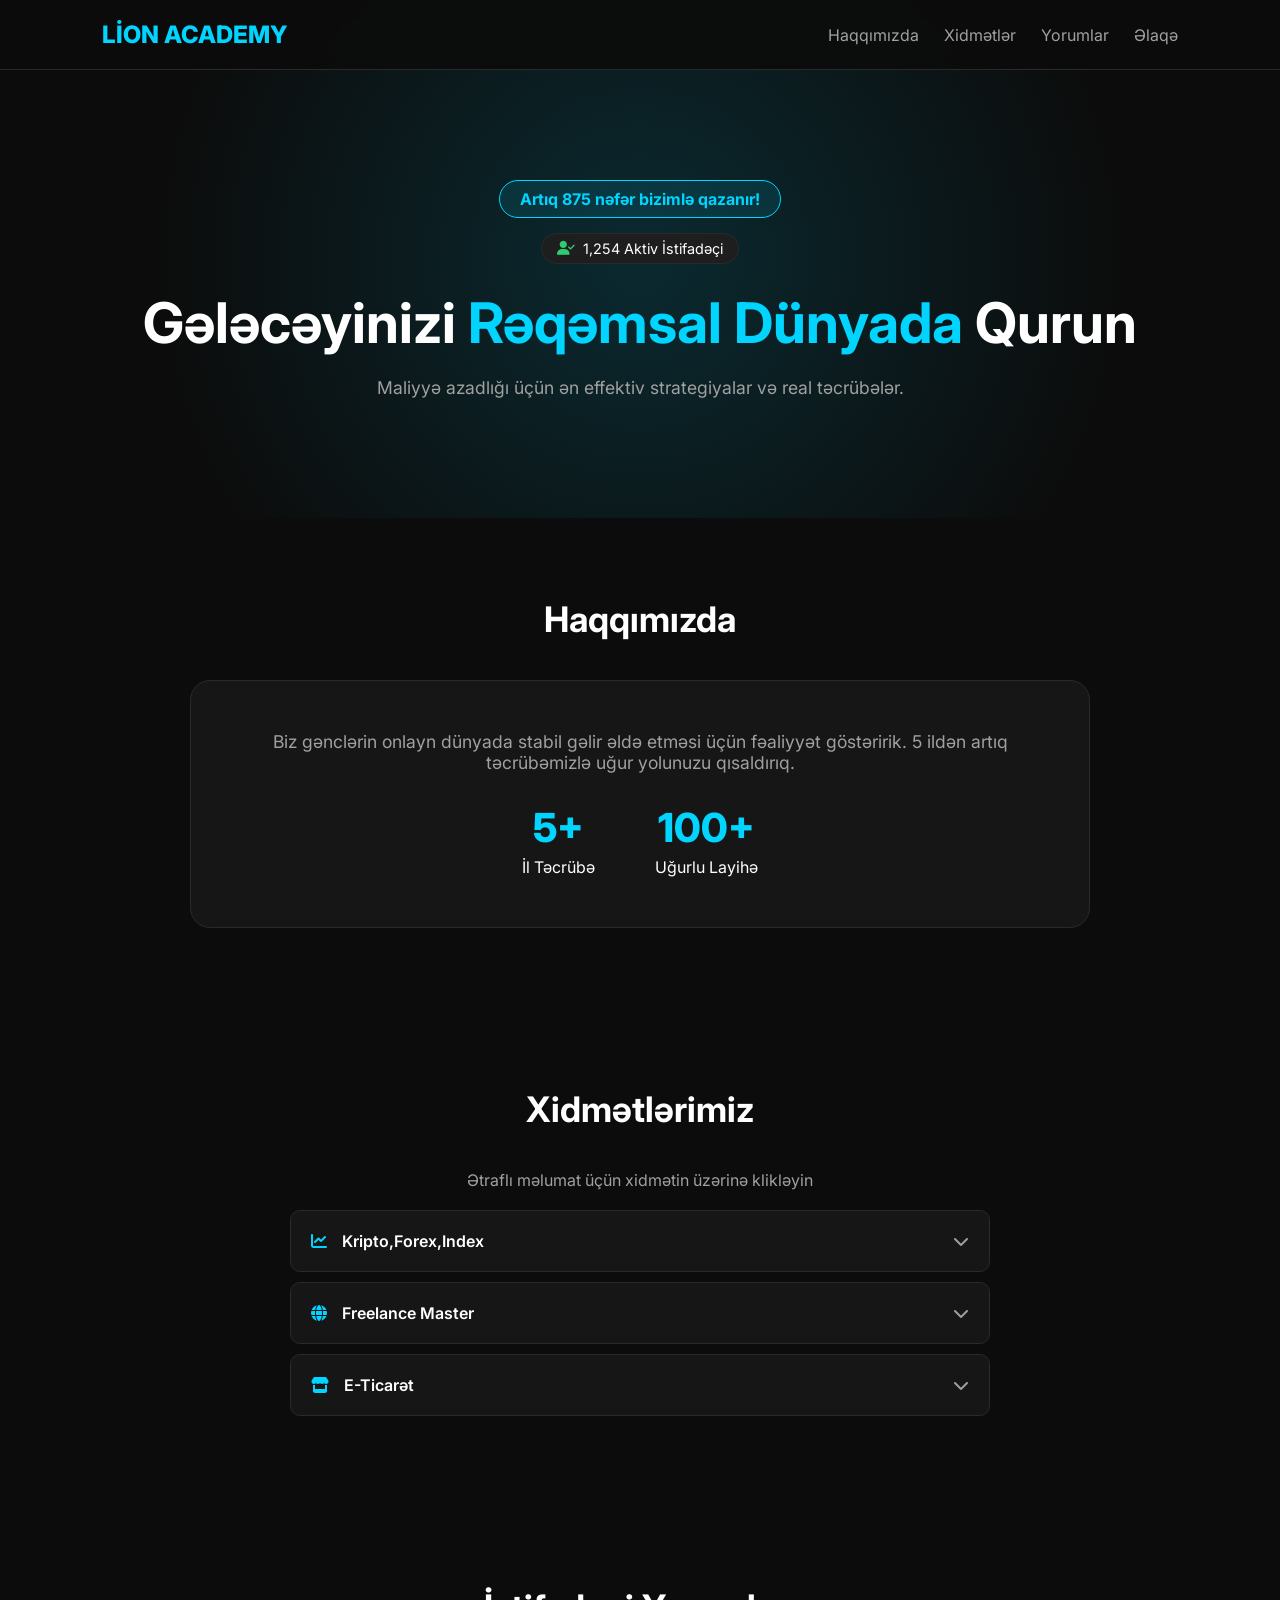
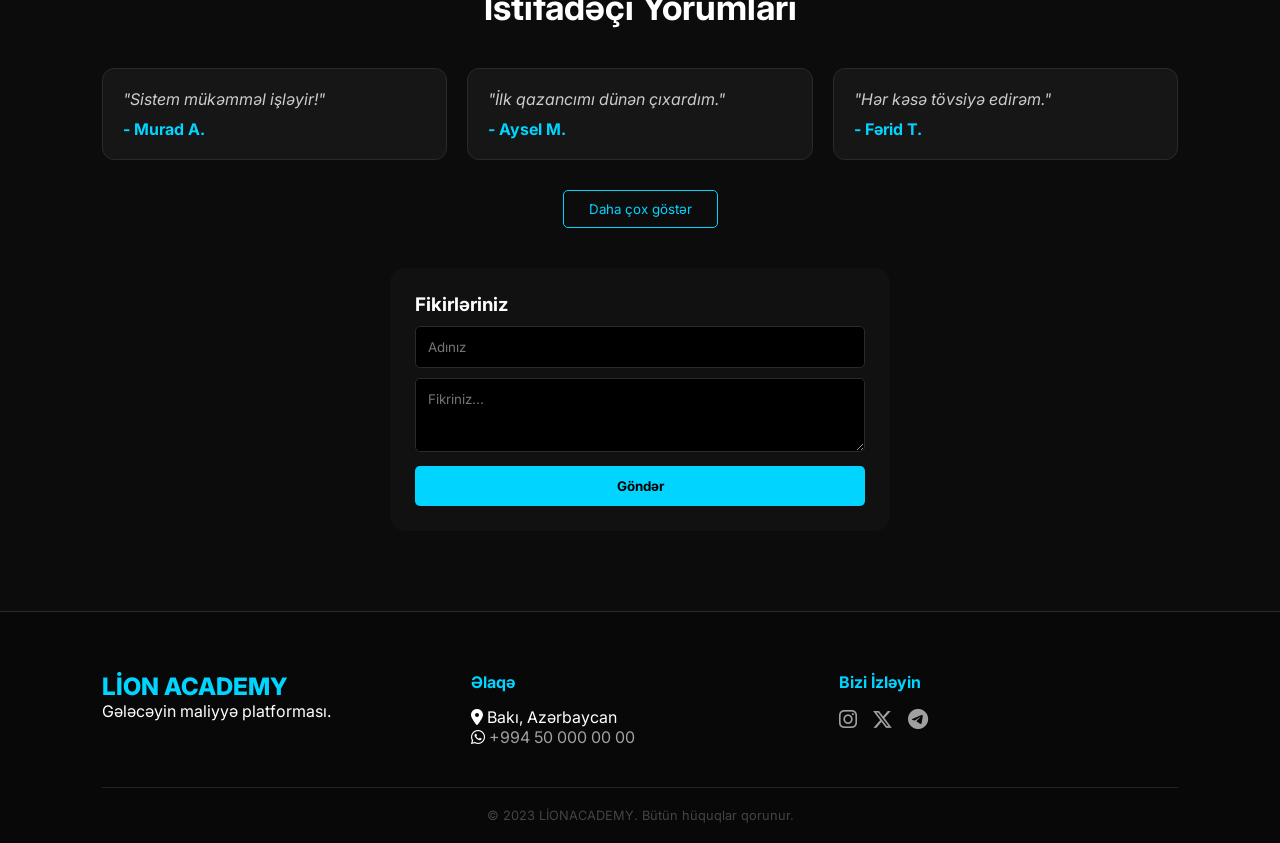
==== index.html @ 3b258397 "Add files via upload" ====
<!doctype html>
<html lang="az">
  <head>
    <meta charset="UTF-8" />
    <meta name="viewport" content="width=device-width, initial-scale=1.0" />
    <title>LİONACADEMY.COM</title>
    <link
      href="https://fonts.googleapis.com/css2?family=Inter:wght@400;600;700;800&display=swap"
      rel="stylesheet"
    />
    <link
      rel="stylesheet"
      href="https://cdnjs.cloudflare.com/ajax/libs/font-awesome/6.4.0/css/all.min.css"
    />
    <link rel="stylesheet" href="style.css" />
  </head>
  <body>
    <nav class="navbar">
    <div class="logo">LİON ACADEMY</div>
    <div class="menu-toggle" id="mobile-menu">
        <i class="fas fa-bars"></i>
    </div>
    <ul class="nav-links">
        <li><a href="#about">Haqqımızda</a></li>
        <li><a href="#services">Xidmətlər</a></li>
        <li><a href="#testimonials">Yorumlar</a></li>
        <li><a href="#contact">Əlaqə</a></li>
    </ul>
</nav>

    <header class="hero">
      <div class="user-badge-main">
        Artıq <span id="counter">875</span> nəfər bizimlə qazanır!
      </div>
      <div class="active-users-pill">
        <i class="fas fa-user-check"></i>
        <span>1,254 Aktiv İstifadəçi</span>
      </div>
      <h1>Gələcəyinizi <span>Rəqəmsal Dünyada</span> Qurun</h1>
      <p>Maliyyə azadlığı üçün ən effektiv strategiyalar və real təcrübələr.</p>
    </header>

    <section id="about" class="section">
      <h2 class="section-title">Haqqımızda</h2>
      <div class="about-box">
        <p>
          Biz gənclərin onlayn dünyada stabil gəlir əldə etməsi üçün fəaliyyət
          göstəririk. 5 ildən artıq təcrübəmizlə uğur yolunuzu qısaldırıq.
        </p>
        <div class="about-stats">
          <div class="stat">
            <h3>5+</h3>
            <p>İl Təcrübə</p>
          </div>
          <div class="stat">
            <h3>100+</h3>
            <p>Uğurlu Layihə</p>
          </div>
        </div>
      </div>
    </section>

    <section id="services" class="section">
      <h2 class="section-title">Xidmətlərimiz</h2>
      <p
        class="hint"
        style="text-align: center; color: var(--dim); margin-bottom: 20px"
      >
        Ətraflı məlumat üçün xidmətin üzərinə klikləyin
      </p>
      <div class="accordion-container">
        <div class="acc-item">
          <div class="acc-header">
            <i class="fas fa-chart-line"></i>
            <span>Kripto,Forex,Index</span>
            <i class="fas fa-chevron-down arrow"></i>
          </div>
          <div class="acc-content">
            <p>
              "Qlobal maliyyə bazarlarında uğur qazanmaq təsadüf deyil, düzgün
              analizin nəticəsidir. Biz sizə Kriptovalyuta (Bitcoin və
              Altcoinlər), Forex (Valyuta cütlükləri) və Fond İndekslərində (S&P
              500, Nasdaq) ticarət etməyin fundamentallarını öyrədirik.
              Dərslərimizə texniki analiz, trendlərin izlənilməsi,
              indikatorlarla iş və ən əsası - Psixoloji İdarəetmə daxildir.
              Riskli zonalardan qaçaraq, stabil qazanc hədəfləyən strategiyaları
              bizimlə kəşf edin."
            </p>
          </div>
        </div>
        <div class="acc-item">
          <div class="acc-header">
            <i class="fas fa-globe"></i>
            <span>Freelance Master</span>
            <i class="fas fa-chevron-down arrow"></i>
          </div>
          <div class="acc-content">
            <p>
              "Məkan və vaxt məhdudiyyəti olmadan çalışmaq istəyənlər üçün
              nəzərdə tutulub. Upwork, Fiverr və Freelancer kimi dünyanın ən
              böyük platformalarında rəqabətədavamlı profilin qurulması, xarici
              müştərilərlə peşəkar kommunikasiya və işin düzgün
              qiymətləndirilməsi yollarını öyrədirik. Dizayn, proqramlaşdırma,
              data-entry və ya yazı bacarıqlarınızı qlobal bazarda yüksək
              qiymətə satmağınız üçün sizə mentorluq edirik."
            </p>
          </div>
        </div>
        <div class="acc-item">
          <div class="acc-header">
            <i class="fas fa-store"></i>
            <span>E-Ticarət</span>
            <i class="fas fa-chevron-down arrow"></i>
          </div>
          <div class="acc-content">
            <p>
              "Onlayn satış dünyasına peşəkar giriş edin. Dropshipping
              modellərindən tutmuş, şəxsi brendin yaradılmasına (Private Label)
              qədər bütün mərhələləri əhatə edirik. Shopify mağazasının
              qurulması, qalib məhsulların (winning products) tapılması,
              Facebook və Instagram reklamları ilə hədəf kütləyə çatış və
              logistikanın idarə olunması üzrə tam bələdçi təqdim edirik.
              Sərhədləri aşaraq bütün dünyaya satış etməyə başlayın."
            </p>
          </div>
        </div>
      </div>
    </section>

    <section id="testimonials" class="section dark-bg">
      <h2 class="section-title">İstifadəçi Yorumları</h2>
      <div class="grid" id="testimonialGrid"></div>
      <div class="center">
        <button id="nextBtn" class="secondary-btn">Daha çox göstər</button>
      </div>
      <div class="comment-form-container">
        <h3>Fikirləriniz</h3>
        <form id="commentForm">
          <input type="text" id="userName" placeholder="Adınız" required />
          <textarea
            id="userComment"
            rows="3"
            placeholder="Fikriniz..."
            required
          ></textarea>
          <button type="submit" class="submit-btn">Göndər</button>
        </form>
      </div>
    </section>

    <footer class="footer" id="contact">
      <div class="footer-grid">
        <div class="footer-col">
          <h3 class="logo">LİON ACADEMY</h3>
          <p>Gələcəyin maliyyə platforması.</p>
        </div>
        <div class="footer-col">
          <h4>Əlaqə</h4>
          <p><i class="fas fa-map-marker-alt"></i> Bakı, Azərbaycan</p>
          <p>
            <i class="fab fa-whatsapp"></i>
            <a
              href="https://wa.me/994500000000"
              style="color: var(--dim); text-decoration: none"
              >+994 50 000 00 00</a
            >
          </p>
        </div>
        <div class="footer-col">
          <h4>Bizi İzləyin</h4>
          <div class="socials">
            <a href="#"><i class="fab fa-instagram"></i></a>
            <a href="#"><i class="fab fa-x-twitter"></i></a>
            <a href="#"><i class="fab fa-telegram"></i></a>
          </div>
        </div>
      </div>
      <div class="footer-bottom">
        © 2023 LİONACADEMY. Bütün hüquqlar qorunur.
      </div>
    </footer>

    <script src="script.js"></script>
  </body>
</html>
---- style.css ----
:root {
  --bg: #0c0c0c;
  --card: #161616;
  --blue: #00d4ff;
  --text: #ffffff;
  --dim: #a0a0a0;
  --border: #2a2a2a;
}

* {
  margin: 0;
  padding: 0;
  box-sizing: border-box;
  font-family: "Inter", sans-serif;
}
body {
  background: var(--bg);
  color: var(--text);
  scroll-behavior: smooth;
}

/* Navbar */
.navbar {
  display: flex;
  justify-content: space-between;
  align-items: center;
  padding: 20px 8%;
  background: rgba(12, 12, 12, 0.95);
  position: fixed;
  width: 100%;
  top: 0;
  z-index: 1000;
  border-bottom: 1px solid var(--border);
  backdrop-filter: blur(10px);
}
.logo {
  font-weight: 800;
  color: var(--blue);
  font-size: 1.5rem;
}
.nav-links {
  display: flex;
  list-style: none;
}
.nav-links li {
  margin-left: 25px;
}
.nav-links a {
  text-decoration: none;
  color: var(--dim);
  transition: 0.3s;
}
.nav-links a:hover {
  color: var(--blue);
}

/* HERO - İstədiyin Radial Gradiant Fon Bura Əlavə Edildi */
.hero {
  padding: 180px 8% 120px;
  text-align: center;
  background-image: radial-gradient(
    circle at center,
    rgba(0, 212, 255, 0.15) 0%,
    rgba(12, 12, 12, 1) 70%
  );
}

.user-badge-main {
  background: rgba(0, 212, 255, 0.1);
  color: var(--blue);
  padding: 8px 20px;
  border-radius: 50px;
  border: 1px solid var(--blue);
  display: inline-block;
  margin-bottom: 15px;
  font-weight: bold;
}
.active-users-pill {
  display: flex;
  align-items: center;
  justify-content: center;
  gap: 8px;
  background: #1e1e1e;
  padding: 6px 15px;
  border-radius: 50px;
  width: fit-content;
  margin: 0 auto 25px;
  border: 1px solid var(--border);
  font-size: 0.9rem;
}
.active-users-pill i {
  color: #2ecc71;
}
h1 {
  font-size: 3.5rem;
  margin-bottom: 20px;
}
h1 span {
  color: var(--blue);
}
.hero p {
  color: var(--dim);
  max-width: 600px;
  margin: 0 auto;
  font-size: 1.1rem;
}

/* Accordion */
.accordion-container {
  max-width: 700px;
  margin: 0 auto;
}
.acc-item {
  background: var(--card);
  border: 1px solid var(--border);
  border-radius: 10px;
  margin-bottom: 10px;
  overflow: hidden;
}
.acc-header {
  padding: 20px;
  display: flex;
  align-items: center;
  cursor: pointer;
}
.acc-header i:first-child {
  color: var(--blue);
  margin-right: 15px;
}
.acc-header span {
  flex: 1;
  font-weight: 600;
}
.arrow {
  transition: 0.3s;
  color: var(--dim);
}
.acc-content {
  max-height: 0;
  padding: 0 20px;
  overflow: hidden;
  transition: 0.3s ease-out;
  color: var(--dim);
}
.acc-item.active .acc-content {
  max-height: 150px;
  padding: 15px 20px 20px 50px;
}
.acc-item.active .arrow {
  transform: rotate(180deg);
  color: var(--blue);
}

/* Testimonials & Grid */
.section {
  padding: 80px 8%;
}
.section-title {
  text-align: center;
  margin-bottom: 40px;
  font-size: 2.2rem;
}
    
.grid {
  display: grid;
  grid-template-columns: repeat(auto-fit, minmax(280px, 1fr));
  gap: 20px;
  margin-bottom: 30px;
}
.card {
  background: var(--card);
  padding: 20px;
  border-radius: 12px;
  border: 1px solid var(--border);
}
.center {
  text-align: center;
  margin-bottom: 40px;
}
.secondary-btn {
  background: transparent;
  color: var(--blue);
  border: 1px solid var(--blue);
  padding: 10px 25px;
  border-radius: 5px;
  cursor: pointer;
}
.comment-form-container h3 {
    margin-bottom: 10px;
}

/* Footer */
.footer {
  background: #080808;
  padding: 60px 8% 20px;
  border-top: 1px solid var(--border);
}
.footer-grid {
  display: grid;
  grid-template-columns: repeat(auto-fit, minmax(200px, 1fr));
  gap: 30px;
}
.footer-col h4 {
  margin-bottom: 15px;
  color: var(--blue);
}
.socials {
  display: flex;
  gap: 15px;
  margin-top: 15px;
  font-size: 1.3rem;
}
.socials a {
  color: var(--dim);
}
.footer-bottom {
  text-align: center;
  margin-top: 40px;
  padding-top: 20px;
  border-top: 1px solid #222;
  font-size: 0.8rem;
  color: #444;
}

/* Form */
.comment-form-container {
  max-width: 500px;
  margin: 0 auto;
  background: #111;
  padding: 25px;
  border-radius: 15px;
}
input,
textarea {
  width: 100%;
  padding: 12px;
  margin-bottom: 10px;
  background: #000;
  border: 1px solid var(--border);
  color: #fff;
  border-radius: 5px;
}
.submit-btn {
  width: 100%;
  padding: 12px;
  background: var(--blue);
  border: none;
  font-weight: bold;
  cursor: pointer;
  border-radius: 5px;
}

/* Haqqımızda bölməsinin ümumi qutusu */
.about-box {
    background: var(--card);
    padding: 50px 40px;
    border-radius: 20px;
    text-align: center; /* Bütün daxili mətnləri ortalayır */
    border: 1px solid var(--border);
    max-width: 900px;
    margin: 0 auto; /* Bölməni səhifənin mərkəzinə gətirir */
}

.about-box p {
    margin-bottom: 30px;
    color: var(--dim);
    font-size: 1.1rem;
}

/* Statistika rəqəmlərini yan-yana gətirən hissə */
.about-stats {
    display: flex;
    justify-content: center; /* Elementləri mərkəzdə cəmləyir */
    align-items: center;
    gap: 60px; /* Rəqəmlər arasındakı məsafə */
    flex-wrap: wrap; /* Mobil versiyada alt-alta düşməsi üçün */
}

/* Hər bir statistika bloku (Məs: 5+ İl Təcrübə) */
.stat {
    display: flex;
    flex-direction: column; /* Rəqəm üstdə, söz altdə olsun */
    align-items: center;
}

.stat h3 {
    color: var(--blue);
    font-size: 2.5rem; /* Rəqəmi böyüdürük */
    font-weight: 800;
    margin-bottom: 5px;
}

.stat p {
    color: var(--text);
    font-size: 1rem;
    margin-bottom: 0; /* Artıq marginləri silirik */
}


/* ============================================================
   RESPONSİVLİK (MOBİL VƏ PLANŞET ÜÇÜN ƏLAVƏLƏR)
   ============================================================ */

@media (max-width: 992px) {
    .navbar {
        padding: 15px 5%;
    }
    h1 {
        font-size: 2.8rem;
    }
}

@media (max-width: 768px) {
    /* Navbar mobil görünüşü */
    .nav-links {
        display: none; /* Mobil menyu düyməsi yoxdursa, linkləri gizlətmək daha səliqəlidir */
    }
    
    /* Hero hissəsi */
    .hero {
        padding: 140px 5% 80px;
    }
    h1 {
        font-size: 2.2rem;
    }
    .hero p {
        font-size: 1rem;
    }

    /* Haqqımızda */
    .about-box {
        padding: 30px 20px;
    }
    .about-stats {
        gap: 30px;
    }
    .stat h3 {
        font-size: 2rem;
    }

    /* Xidmətlər (Accordion) */
    .acc-item.active .acc-content {
        padding: 15px 20px 20px 25px; /* Mobildə daxili boşluğu azaltdıq */
    }
    .acc-header span {
        font-size: 0.95rem;
    }

    /* Testimonials Grid */
    .grid {
        grid-template-columns: 1fr; /* Mobildə rəylər bir sütun olsun */
        gap: 15px;
    }

    /* Footer */
    .footer {
        padding: 40px 5% 20px;
    }
    .footer-grid {
        grid-template-columns: 1fr;
        text-align: center;
    }
    .socials {
        justify-content: center;
    }
}

@media (max-width: 480px) {
    h1 {
        font-size: 1.8rem;
    }
    .user-badge-main {
        font-size: 0.8rem;
        padding: 6px 15px;
    }
    .active-users-pill {
        font-size: 0.75rem;
    }
    .section-title {
        font-size: 1.6rem;
    }
    .comment-form-container {
        padding: 15px;
    }
}

/* Mobil Menyu Düyməsi Stil */
.menu-toggle {
    display: none;
    color: var(--blue);
    font-size: 1.8rem;
    cursor: pointer;
    z-index: 1001;
}

@media (max-width: 768px) {
    .menu-toggle {
        display: block; /* Sırf mobildə görünsün */
    }

    .nav-links {
        display: flex; /* Display block və ya none deyil, flex qalmalıdır */
        flex-direction: column;
        position: absolute;
        top: -400px; /* Başlanğıcda yuxarıda gizlədilir */
        left: 0;
        width: 100%;
        background: rgba(12, 12, 12, 0.98);
        border-bottom: 1px solid var(--border);
        padding: 20px 0;
        text-align: center;
        transition: 0.4s ease-in-out; /* Açılış effekti */
        z-index: 999;
    }

    /* Menyu aktiv olanda aşağı düşür */
    .nav-links.active {
        top: 70px; /* Navbarın hündürlüyünə uyğun aşağı düşür */
    }

    .nav-links li {
        margin: 15px 0;
        margin-left: 0; /* Kompüter versiyasındakı margin-i sıfırlayırıq */
    }
}
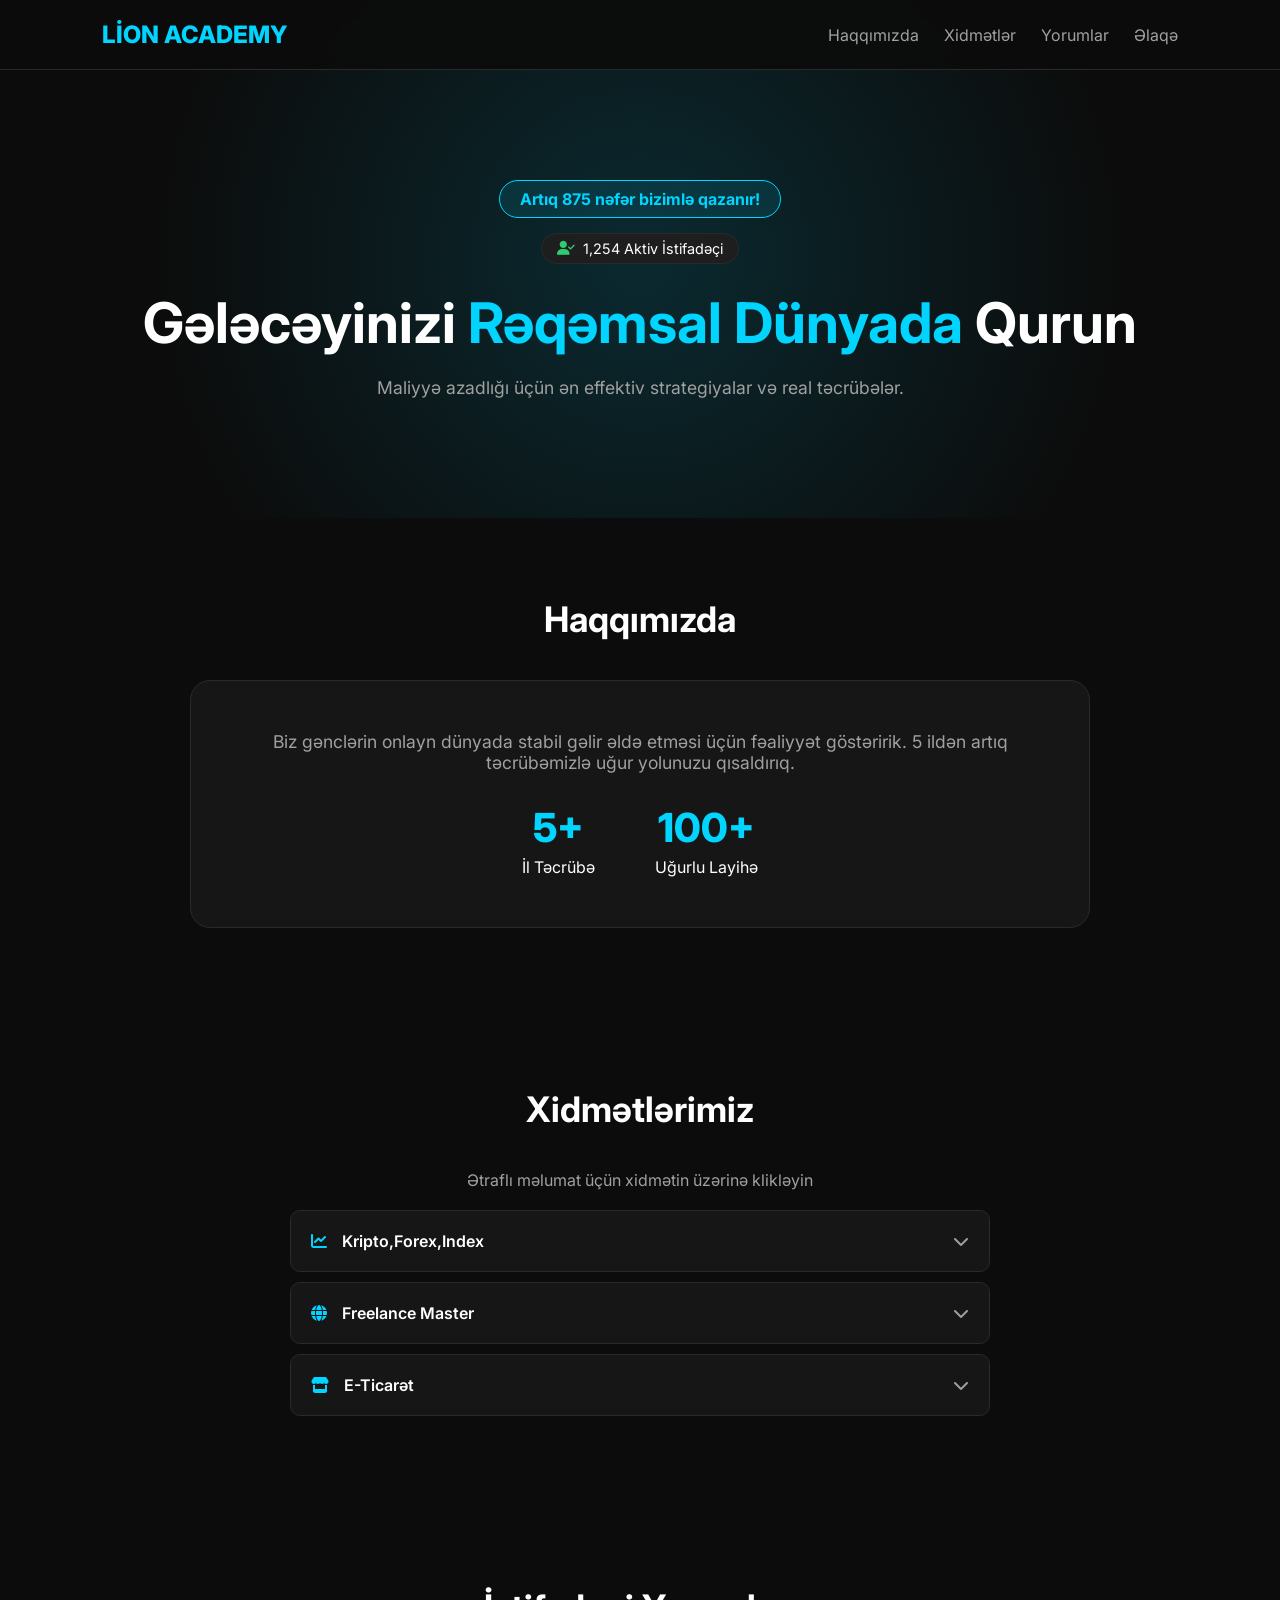
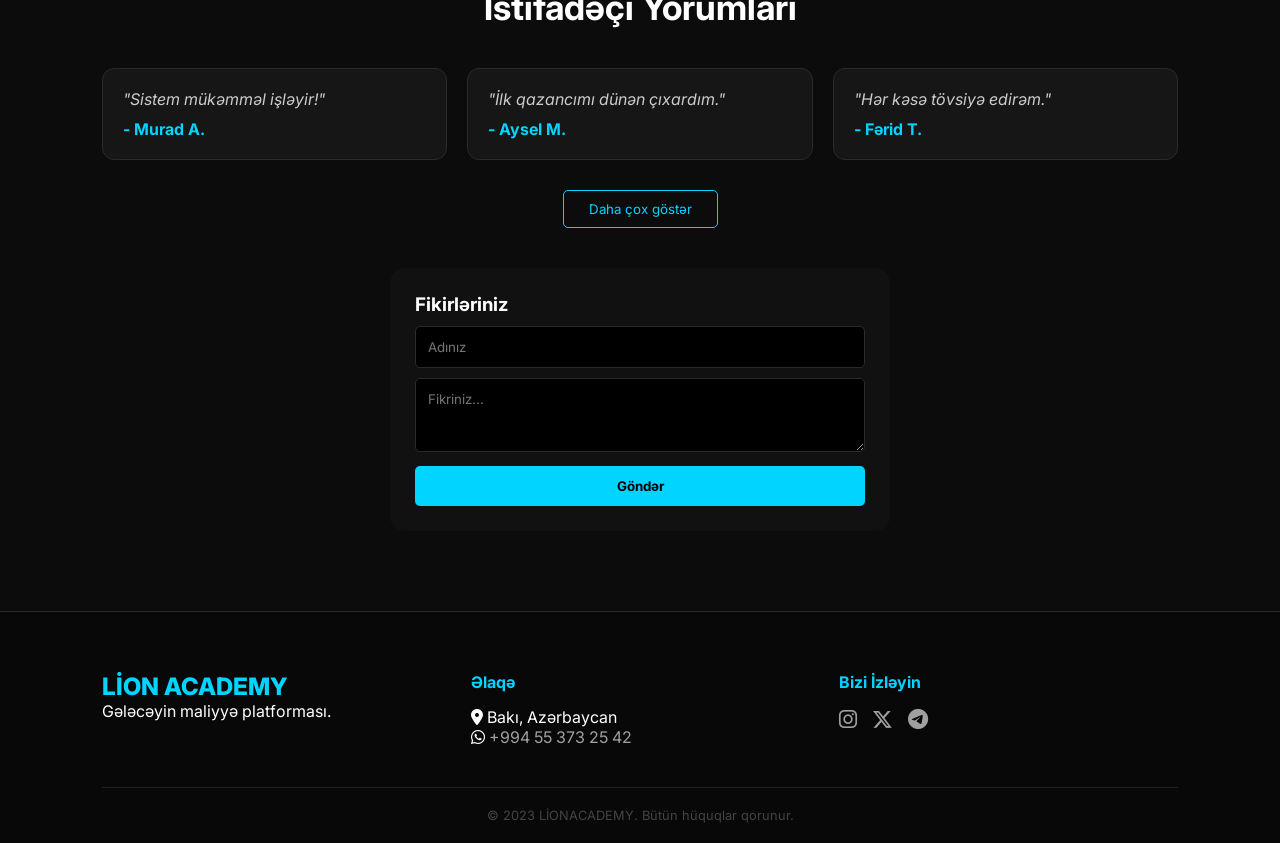
==== commit da361487: "Update index.html" ====
--- a/index.html
+++ b/index.html
@@ -160,16 +160,16 @@
           <p>
             <i class="fab fa-whatsapp"></i>
             <a
-              href="https://wa.me/994500000000"
+              href="https://wa.me/994553732542"
               style="color: var(--dim); text-decoration: none"
-              >+994 50 000 00 00</a
+              >+994 55 373 25 42</a
             >
           </p>
         </div>
         <div class="footer-col">
           <h4>Bizi İzləyin</h4>
           <div class="socials">
-            <a href="#"><i class="fab fa-instagram"></i></a>
+            <a href="https://www.instagram.com/thetradexpertt?igsh=M3ppcTM3NmcyYTl1"><i class="fab fa-instagram"></i></a>
             <a href="#"><i class="fab fa-x-twitter"></i></a>
             <a href="#"><i class="fab fa-telegram"></i></a>
           </div>
--- a/style.css
+++ b/style.css
@@ -137,14 +137,16 @@
 }
 .acc-content {
   max-height: 0;
-  padding: 0 20px;
-  overflow: hidden;
-  transition: 0.3s ease-out;
-  color: var(--dim);
+    padding: 0 20px;
+    overflow: hidden;
+    transition: 0.4s ease-out; /* Açılış daha rəvan olsun */
+    color: var(--dim);
+    font-size: 0.95rem;
+    line-height: 1.6; /* Mətnin oxunaqlılığını artırır */
 }
 .acc-item.active .acc-content {
-  max-height: 150px;
-  padding: 15px 20px 20px 50px;
+  max-height: 500px; /* 150px yerinə 500px qoyuruq ki, bütün mətn sığsın */
+    padding: 15px 20px 20px 50px;
 }
 .acc-item.active .arrow {
   transform: rotate(180deg);
@@ -423,3 +425,16 @@
         margin-left: 0; /* Kompüter versiyasındakı margin-i sıfırlayırıq */
     }
 }
+
+
+
+@media (max-width: 768px) {
+    .acc-item.active .acc-content {
+        max-height: 1000px; /* Mobildə sətirlər artdığı üçün limiti daha da böyüdürük */
+        padding: 15px 15px 20px 20px; /* Kənar boşluqları mobildə bir az azaldırıq */
+    }
+    
+    .acc-content p {
+        font-size: 0.9rem; /* Mobildə mətnin ölçüsünü bir az kiçildirik */
+    }
+}
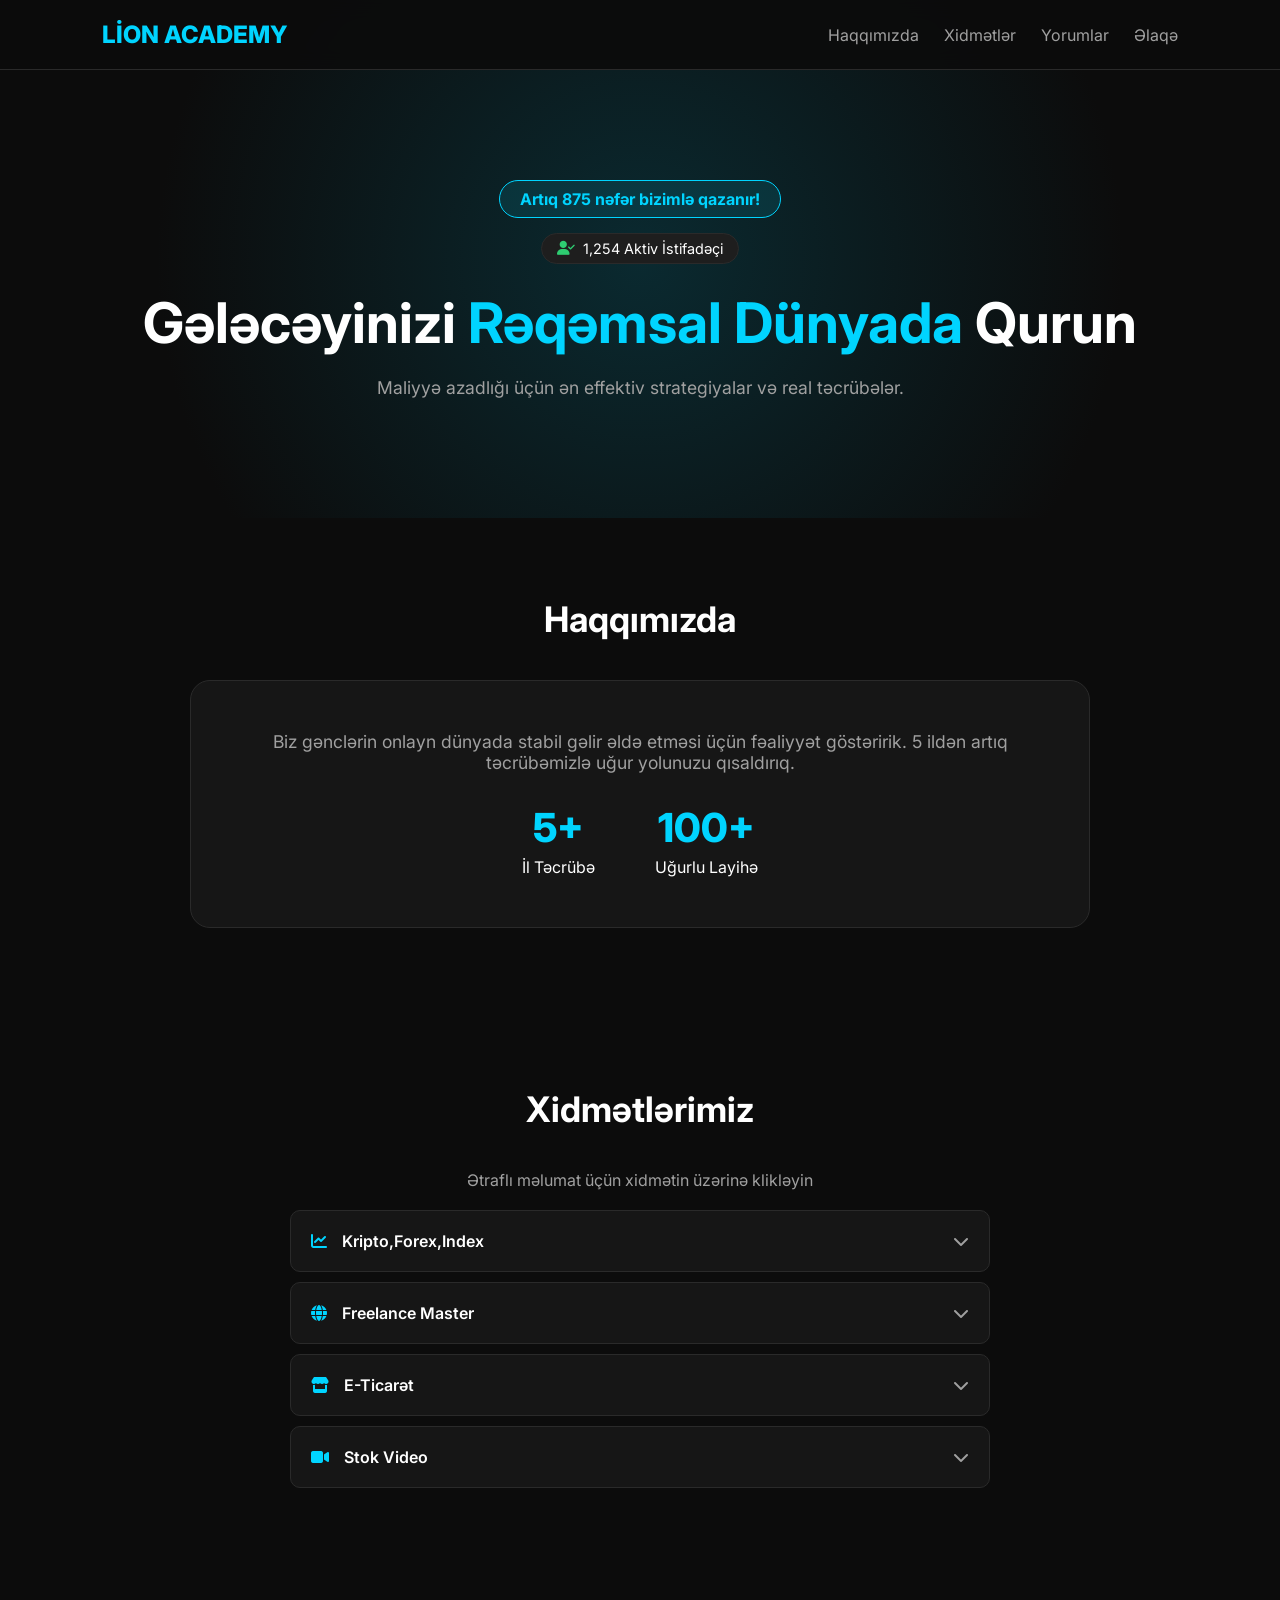
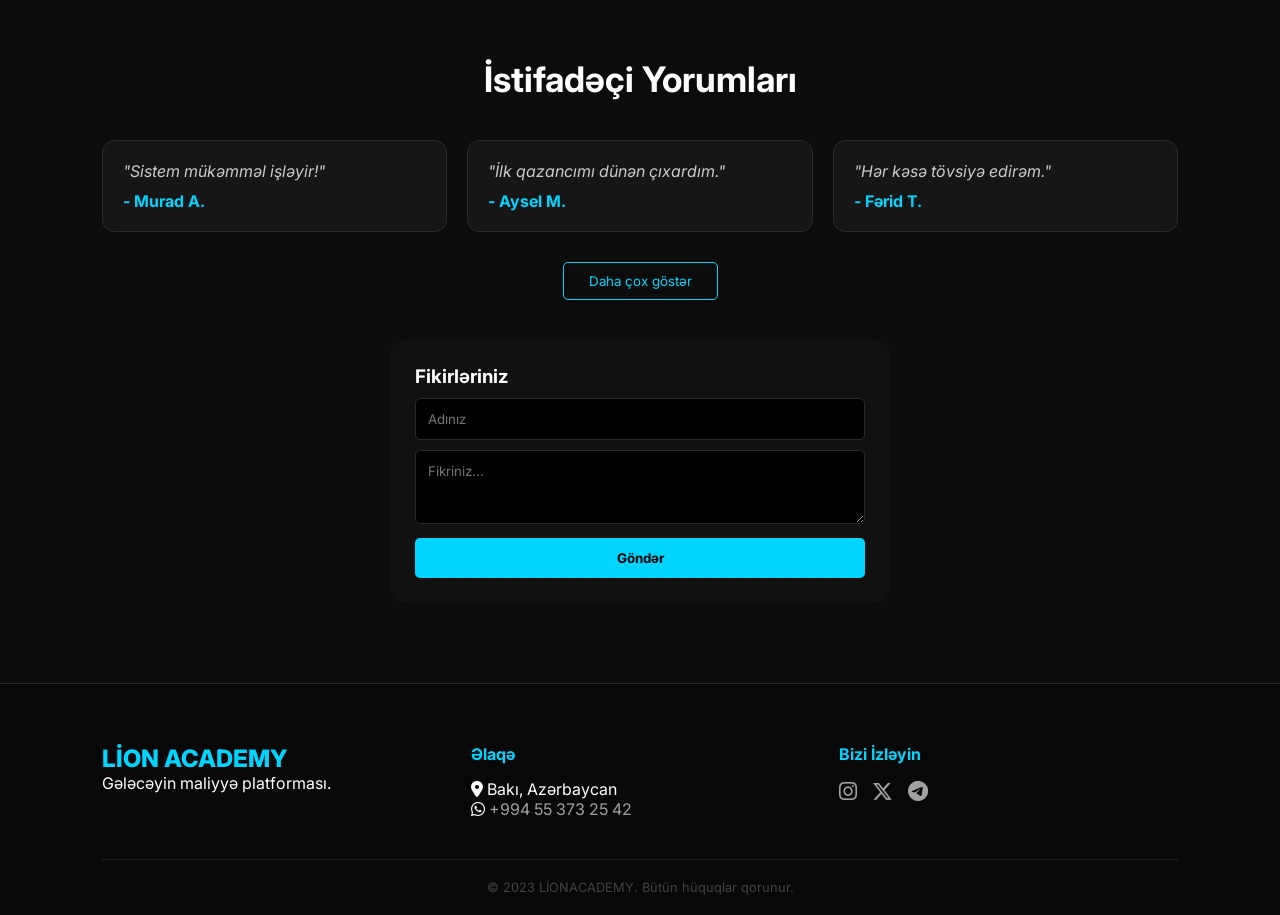
==== commit a0e6cd30: "Update index.html" ====
--- a/index.html
+++ b/index.html
@@ -13,6 +13,14 @@
       href="https://cdnjs.cloudflare.com/ajax/libs/font-awesome/6.4.0/css/all.min.css"
     />
     <link rel="stylesheet" href="style.css" />
+     <meta
+      name="description"
+      content="Lion Academy ilə gələcəyinizi rəqəmsal dünyada qurun. Kripto, Forex, Freelance və E-ticarət sahələrində peşəkar təlimlər və real qazanc strategiyaları."
+    />
+    <meta
+      name="keywords"
+      content="#Lion Academy, #onlayn #qazanc, #kripto təlimi, #forex #dərsləri, #freelance master, #e-ticarət kursu, #dropshipping azərbaycan, #maliyyə azadlığı, #bitcoin öyrən, #upwork kursu, #fiverr azərbaycan,# rəqəmsal marketinq"
+    />
   </head>
   <body>
     <nav class="navbar">
@@ -124,6 +132,22 @@
             </p>
           </div>
         </div>
+
+         <div class="acc-item">
+          <div class="acc-header">
+          <i class="fa-solid fa-video"></i>
+            <span>Stok Video</span>
+            <i class="fas fa-chevron-down arrow"></i>
+          </div>
+          <div class="acc-content">
+            <p>
+             "Professional layihələr üçün eksklüziv stok videolar. Zamanınıza
+              qənaət edin və kontentinizi vizual olaraq zənginləşdirin."
+            </p>
+          </div>
+        </div>
+      </div>
+      
       </div>
     </section>
 
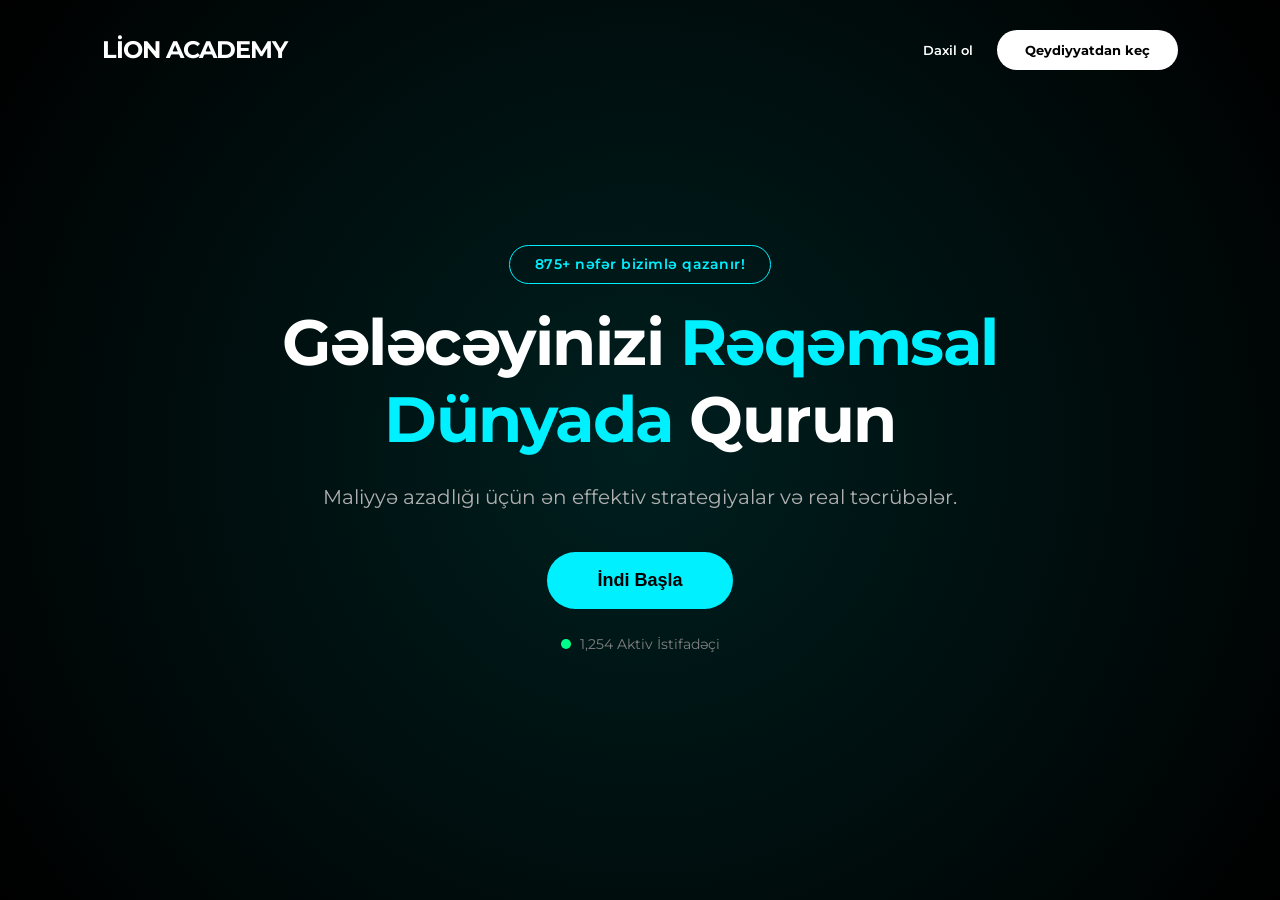
==== commit 968beea2: "Rename landingpage.html to index.html" ====
--- a/index.html
+++ b/index.html
@@ -1,209 +1,63 @@
-<!doctype html>
+<!DOCTYPE html>
 <html lang="az">
-  <head>
-    <meta charset="UTF-8" />
-    <meta name="viewport" content="width=device-width, initial-scale=1.0" />
-    <title>LİONACADEMY.COM</title>
-    <link
-      href="https://fonts.googleapis.com/css2?family=Inter:wght@400;600;700;800&display=swap"
-      rel="stylesheet"
-    />
-    <link
-      rel="stylesheet"
-      href="https://cdnjs.cloudflare.com/ajax/libs/font-awesome/6.4.0/css/all.min.css"
-    />
-    <link rel="stylesheet" href="style.css" />
-     <meta
-      name="description"
-      content="Lion Academy ilə gələcəyinizi rəqəmsal dünyada qurun. Kripto, Forex, Freelance və E-ticarət sahələrində peşəkar təlimlər və real qazanc strategiyaları."
-    />
-    <meta
-      name="keywords"
-      content="#Lion Academy, #onlayn #qazanc, #kripto təlimi, #forex #dərsləri, #freelance master, #e-ticarət kursu, #dropshipping azərbaycan, #maliyyə azadlığı, #bitcoin öyrən, #upwork kursu, #fiverr azərbaycan,# rəqəmsal marketinq"
-    />
-  </head>
-  <body>
+<head>
+    <meta charset="UTF-8">
+    <meta name="viewport" content="width=device-width, initial-scale=1.0">
+    <title>Lion Academy | Montserrat Edition</title>
+    <link href="https://fonts.googleapis.com/css2?family=Montserrat:wght@400;600;700&display=swap" rel="stylesheet">
+    <link rel="stylesheet" href="https://cdnjs.cloudflare.com/ajax/libs/font-awesome/6.4.0/css/all.min.css">
+    <link rel="stylesheet" href="landing.css">
+</head>
+<body>
+
     <nav class="navbar">
-    <div class="logo">LİON ACADEMY</div>
-    <div class="menu-toggle" id="mobile-menu">
-        <i class="fas fa-bars"></i>
+        <div class="logo">LİON ACADEMY</div>
+        <div class="nav-auth">
+            <button class="login-link" onclick="openAuthModal('login')">Daxil ol</button>
+            <button class="register-btn" onclick="openAuthModal('register')">Qeydiyyatdan keç</button>
+        </div>
+    </nav>
+
+    <main class="hero">
+        <div class="hero-content">
+            <div class="stat-badge">
+                875+ nəfər bizimlə qazanır!
+            </div>
+            
+            <h1>
+                Gələcəyinizi <span class="accent-text">Rəqəmsal Dünyada</span> Qurun
+            </h1>
+            
+            <p>Maliyyə azadlığı üçün ən effektiv strategiyalar və real təcrübələr.</p>
+            
+            <div class="cta-group">
+                <button class="main-cta-btn" onclick="openAuthModal('register')">İndi Başla</button>
+                <div class="active-status">
+                    <span class="active-dot"></span> 1,254 Aktiv İstifadəçi
+                </div>
+            </div>
+        </div>
+    </main>
+
+    <div id="authModal" class="modal-overlay">
+        <div class="modal-box">
+            <span class="close-btn" onclick="closeAuthModal()">&times;</span>
+            <h2 id="modalTitle">Qeydiyyat</h2>
+            <form id="authForm" onsubmit="handleAuthentication(event)">
+                <div id="nameInputGroup">
+                    <input type="text" id="authName" placeholder="Ad və Soyad">
+                </div>
+                <input type="email" id="authEmail" placeholder="E-poçt ünvanı" required>
+                <input type="password" id="authPass" placeholder="Şifrə" required>
+                <button type="submit" class="submit-auth-btn">Təsdiqlə</button>
+            </form>
+            <p class="modal-toggle-p">
+                <span id="toggleMessage">Hesabınız var?</span> 
+                <button onclick="toggleAuthMode()" id="toggleBtn">Daxil ol</button>
+            </p>
+        </div>
     </div>
-    <ul class="nav-links">
-        <li><a href="#about">Haqqımızda</a></li>
-        <li><a href="#services">Xidmətlər</a></li>
-        <li><a href="#testimonials">Yorumlar</a></li>
-        <li><a href="#contact">Əlaqə</a></li>
-    </ul>
-</nav>
 
-    <header class="hero">
-      <div class="user-badge-main">
-        Artıq <span id="counter">875</span> nəfər bizimlə qazanır!
-      </div>
-      <div class="active-users-pill">
-        <i class="fas fa-user-check"></i>
-        <span>1,254 Aktiv İstifadəçi</span>
-      </div>
-      <h1>Gələcəyinizi <span>Rəqəmsal Dünyada</span> Qurun</h1>
-      <p>Maliyyə azadlığı üçün ən effektiv strategiyalar və real təcrübələr.</p>
-    </header>
-
-    <section id="about" class="section">
-      <h2 class="section-title">Haqqımızda</h2>
-      <div class="about-box">
-        <p>
-          Biz gənclərin onlayn dünyada stabil gəlir əldə etməsi üçün fəaliyyət
-          göstəririk. 5 ildən artıq təcrübəmizlə uğur yolunuzu qısaldırıq.
-        </p>
-        <div class="about-stats">
-          <div class="stat">
-            <h3>5+</h3>
-            <p>İl Təcrübə</p>
-          </div>
-          <div class="stat">
-            <h3>100+</h3>
-            <p>Uğurlu Layihə</p>
-          </div>
-        </div>
-      </div>
-    </section>
-
-    <section id="services" class="section">
-      <h2 class="section-title">Xidmətlərimiz</h2>
-      <p
-        class="hint"
-        style="text-align: center; color: var(--dim); margin-bottom: 20px"
-      >
-        Ətraflı məlumat üçün xidmətin üzərinə klikləyin
-      </p>
-      <div class="accordion-container">
-        <div class="acc-item">
-          <div class="acc-header">
-            <i class="fas fa-chart-line"></i>
-            <span>Kripto,Forex,Index</span>
-            <i class="fas fa-chevron-down arrow"></i>
-          </div>
-          <div class="acc-content">
-            <p>
-              "Qlobal maliyyə bazarlarında uğur qazanmaq təsadüf deyil, düzgün
-              analizin nəticəsidir. Biz sizə Kriptovalyuta (Bitcoin və
-              Altcoinlər), Forex (Valyuta cütlükləri) və Fond İndekslərində (S&P
-              500, Nasdaq) ticarət etməyin fundamentallarını öyrədirik.
-              Dərslərimizə texniki analiz, trendlərin izlənilməsi,
-              indikatorlarla iş və ən əsası - Psixoloji İdarəetmə daxildir.
-              Riskli zonalardan qaçaraq, stabil qazanc hədəfləyən strategiyaları
-              bizimlə kəşf edin."
-            </p>
-          </div>
-        </div>
-        <div class="acc-item">
-          <div class="acc-header">
-            <i class="fas fa-globe"></i>
-            <span>Freelance Master</span>
-            <i class="fas fa-chevron-down arrow"></i>
-          </div>
-          <div class="acc-content">
-            <p>
-              "Məkan və vaxt məhdudiyyəti olmadan çalışmaq istəyənlər üçün
-              nəzərdə tutulub. Upwork, Fiverr və Freelancer kimi dünyanın ən
-              böyük platformalarında rəqabətədavamlı profilin qurulması, xarici
-              müştərilərlə peşəkar kommunikasiya və işin düzgün
-              qiymətləndirilməsi yollarını öyrədirik. Dizayn, proqramlaşdırma,
-              data-entry və ya yazı bacarıqlarınızı qlobal bazarda yüksək
-              qiymətə satmağınız üçün sizə mentorluq edirik."
-            </p>
-          </div>
-        </div>
-        <div class="acc-item">
-          <div class="acc-header">
-            <i class="fas fa-store"></i>
-            <span>E-Ticarət</span>
-            <i class="fas fa-chevron-down arrow"></i>
-          </div>
-          <div class="acc-content">
-            <p>
-              "Onlayn satış dünyasına peşəkar giriş edin. Dropshipping
-              modellərindən tutmuş, şəxsi brendin yaradılmasına (Private Label)
-              qədər bütün mərhələləri əhatə edirik. Shopify mağazasının
-              qurulması, qalib məhsulların (winning products) tapılması,
-              Facebook və Instagram reklamları ilə hədəf kütləyə çatış və
-              logistikanın idarə olunması üzrə tam bələdçi təqdim edirik.
-              Sərhədləri aşaraq bütün dünyaya satış etməyə başlayın."
-            </p>
-          </div>
-        </div>
-
-         <div class="acc-item">
-          <div class="acc-header">
-          <i class="fa-solid fa-video"></i>
-            <span>Stok Video</span>
-            <i class="fas fa-chevron-down arrow"></i>
-          </div>
-          <div class="acc-content">
-            <p>
-             "Professional layihələr üçün eksklüziv stok videolar. Zamanınıza
-              qənaət edin və kontentinizi vizual olaraq zənginləşdirin."
-            </p>
-          </div>
-        </div>
-      </div>
-      
-      </div>
-    </section>
-
-    <section id="testimonials" class="section dark-bg">
-      <h2 class="section-title">İstifadəçi Yorumları</h2>
-      <div class="grid" id="testimonialGrid"></div>
-      <div class="center">
-        <button id="nextBtn" class="secondary-btn">Daha çox göstər</button>
-      </div>
-      <div class="comment-form-container">
-        <h3>Fikirləriniz</h3>
-        <form id="commentForm">
-          <input type="text" id="userName" placeholder="Adınız" required />
-          <textarea
-            id="userComment"
-            rows="3"
-            placeholder="Fikriniz..."
-            required
-          ></textarea>
-          <button type="submit" class="submit-btn">Göndər</button>
-        </form>
-      </div>
-    </section>
-
-    <footer class="footer" id="contact">
-      <div class="footer-grid">
-        <div class="footer-col">
-          <h3 class="logo">LİON ACADEMY</h3>
-          <p>Gələcəyin maliyyə platforması.</p>
-        </div>
-        <div class="footer-col">
-          <h4>Əlaqə</h4>
-          <p><i class="fas fa-map-marker-alt"></i> Bakı, Azərbaycan</p>
-          <p>
-            <i class="fab fa-whatsapp"></i>
-            <a
-              href="https://wa.me/994553732542"
-              style="color: var(--dim); text-decoration: none"
-              >+994 55 373 25 42</a
-            >
-          </p>
-        </div>
-        <div class="footer-col">
-          <h4>Bizi İzləyin</h4>
-          <div class="socials">
-            <a href="https://www.instagram.com/thetradexpertt?igsh=M3ppcTM3NmcyYTl1"><i class="fab fa-instagram"></i></a>
-            <a href="#"><i class="fab fa-x-twitter"></i></a>
-            <a href="#"><i class="fab fa-telegram"></i></a>
-          </div>
-        </div>
-      </div>
-      <div class="footer-bottom">
-        © 2023 LİONACADEMY. Bütün hüquqlar qorunur.
-      </div>
-    </footer>
-
-    <script src="script.js"></script>
-  </body>
+    <script src="landing.js"></script>
+</body>
 </html>
--- a/landing.css
+++ b/landing.css
@@ -0,0 +1,235 @@
+:root {
+    --bg-dark: #000000;
+    --primary: #00f0ff; /* Sənin şəkildəki neon mavi rəng */
+    --text-white: #ffffff;
+    --text-dim: #b0b0b0;
+    --main-font: 'Montserrat', sans-serif;
+}
+
+* {
+    margin: 0;
+    padding: 0;
+    box-sizing: border-box;
+}
+
+body {
+    background-color: var(--bg-dark);
+    color: var(--text-white);
+    font-family: var(--main-font);
+    overflow-x: hidden;
+    line-height: 1.5;
+}
+
+/* Navbar */
+.navbar {
+    display: flex;
+    justify-content: space-between;
+    align-items: center;
+    padding: 30px 8%;
+    position: absolute;
+    width: 100%;
+    z-index: 10;
+}
+
+.logo {
+    font-weight: 700;
+    font-size: 24px;
+    letter-spacing: -1px;
+}
+
+.login-link {
+    background: none;
+    border: none;
+    color: white;
+    font-weight: 600;
+    margin-right: 20px;
+    cursor: pointer;
+    font-family: var(--main-font);
+}
+
+.register-btn {
+    background: #ffffff;
+    color: black;
+    border: none;
+    padding: 12px 28px;
+    border-radius: 50px;
+    font-weight: 700;
+    font-family: var(--main-font);
+    cursor: pointer;
+    transition: 0.3s ease;
+}
+
+.register-btn:hover {
+    background: var(--primary);
+    box-shadow: 0 0 15px rgba(0, 240, 255, 0.4);
+}
+
+/* Hero Section */
+.hero {
+    height: 100vh;
+    display: flex;
+    align-items: center;
+    justify-content: center;
+    text-align: center;
+    background: radial-gradient(circle at center, #001f1f 0%, #000000 100%);
+}
+
+.hero-content {
+    max-width: 900px;
+    padding: 0 20px;
+}
+
+.stat-badge {
+    border: 1px solid var(--primary);
+    color: var(--primary);
+    padding: 8px 25px;
+    border-radius: 50px;
+    font-size: 14px;
+    font-weight: 600;
+    display: inline-block;
+    margin-bottom: 20px;
+    letter-spacing: 0.5px;
+}
+
+h1 {
+    font-size: clamp(2.2rem, 5vw, 4.2rem);
+    font-weight: 700; /* Şəkildəki Montserrat Bold */
+    line-height: 1.2;
+    margin-bottom: 25px;
+    letter-spacing: -1.5px;
+}
+
+.accent-text {
+    color: var(--primary);
+}
+
+p {
+    color: var(--text-dim);
+    font-size: clamp(16px, 3vw, 20px);
+    max-width: 650px;
+    margin: 0 auto 40px;
+    font-weight: 400;
+}
+
+.main-cta-btn {
+    background: var(--primary);
+    color: black;
+    border: none;
+    padding: 18px 50px;
+    border-radius: 50px;
+    font-size: 18px;
+    font-weight: 700;
+    cursor: pointer;
+    transition: all 0.4s ease;
+}
+
+.main-cta-btn:hover {
+    transform: translateY(-5px) scale(1.05);
+    box-shadow: 0 0 30px var(--primary);
+}
+
+.active-status {
+    margin-top: 25px;
+    font-size: 14px;
+    color: #808080;
+}
+
+.active-dot {
+    height: 10px;
+    width: 10px;
+    background-color: #00ff88;
+    border-radius: 50%;
+    display: inline-block;
+    margin-right: 5px;
+    animation: blink 1.5s infinite;
+}
+
+@keyframes blink {
+    0% { opacity: 1; }
+    50% { opacity: 0.2; }
+    100% { opacity: 1; }
+}
+
+/* Modal Styless */
+.modal-overlay {
+    display: none;
+    position: fixed;
+    inset: 0;
+    background: rgba(0,0,0,0.9);
+    z-index: 100;
+    align-items: center;
+    justify-content: center;
+    backdrop-filter: blur(8px);
+}
+
+.modal-box {
+    background: #080808;
+    padding: 50px;
+    border-radius: 20px;
+    width: 100%;
+    max-width: 420px;
+    border: 1px solid var(--primary);
+    position: relative;
+    text-align: center;
+}
+
+.modal-box h2 {
+    font-weight: 700;
+    font-size: 24px;
+    margin-bottom: 30px;
+    color: white;
+}
+
+input {
+    width: 100%;
+    padding: 15px;
+    margin-bottom: 15px;
+    background: #111;
+    border: 1px solid #222;
+    border-radius: 8px;
+    color: white;
+    font-family: var(--main-font);
+    font-size: 16px;
+}
+
+input:focus {
+    border-color: var(--primary);
+    outline: none;
+}
+
+.submit-auth-btn {
+    width: 100%;
+    padding: 15px;
+    background: var(--primary);
+    color: black;
+    border: none;
+    border-radius: 8px;
+    font-weight: 700;
+    font-size: 16px;
+    cursor: pointer;
+    margin-top: 10px;
+}
+
+.modal-toggle-p {
+    margin-top: 20px;
+    font-size: 14px;
+    color: #777;
+}
+
+.modal-toggle-p button {
+    background: none;
+    border: none;
+    color: var(--primary);
+    cursor: pointer;
+    font-weight: bold;
+    font-family: var(--main-font);
+}
+
+.close-btn {
+    position: absolute;
+    top: 15px;
+    right: 20px;
+    color: #888;
+    cursor: pointer;
+    font-size: 28px;
+}
